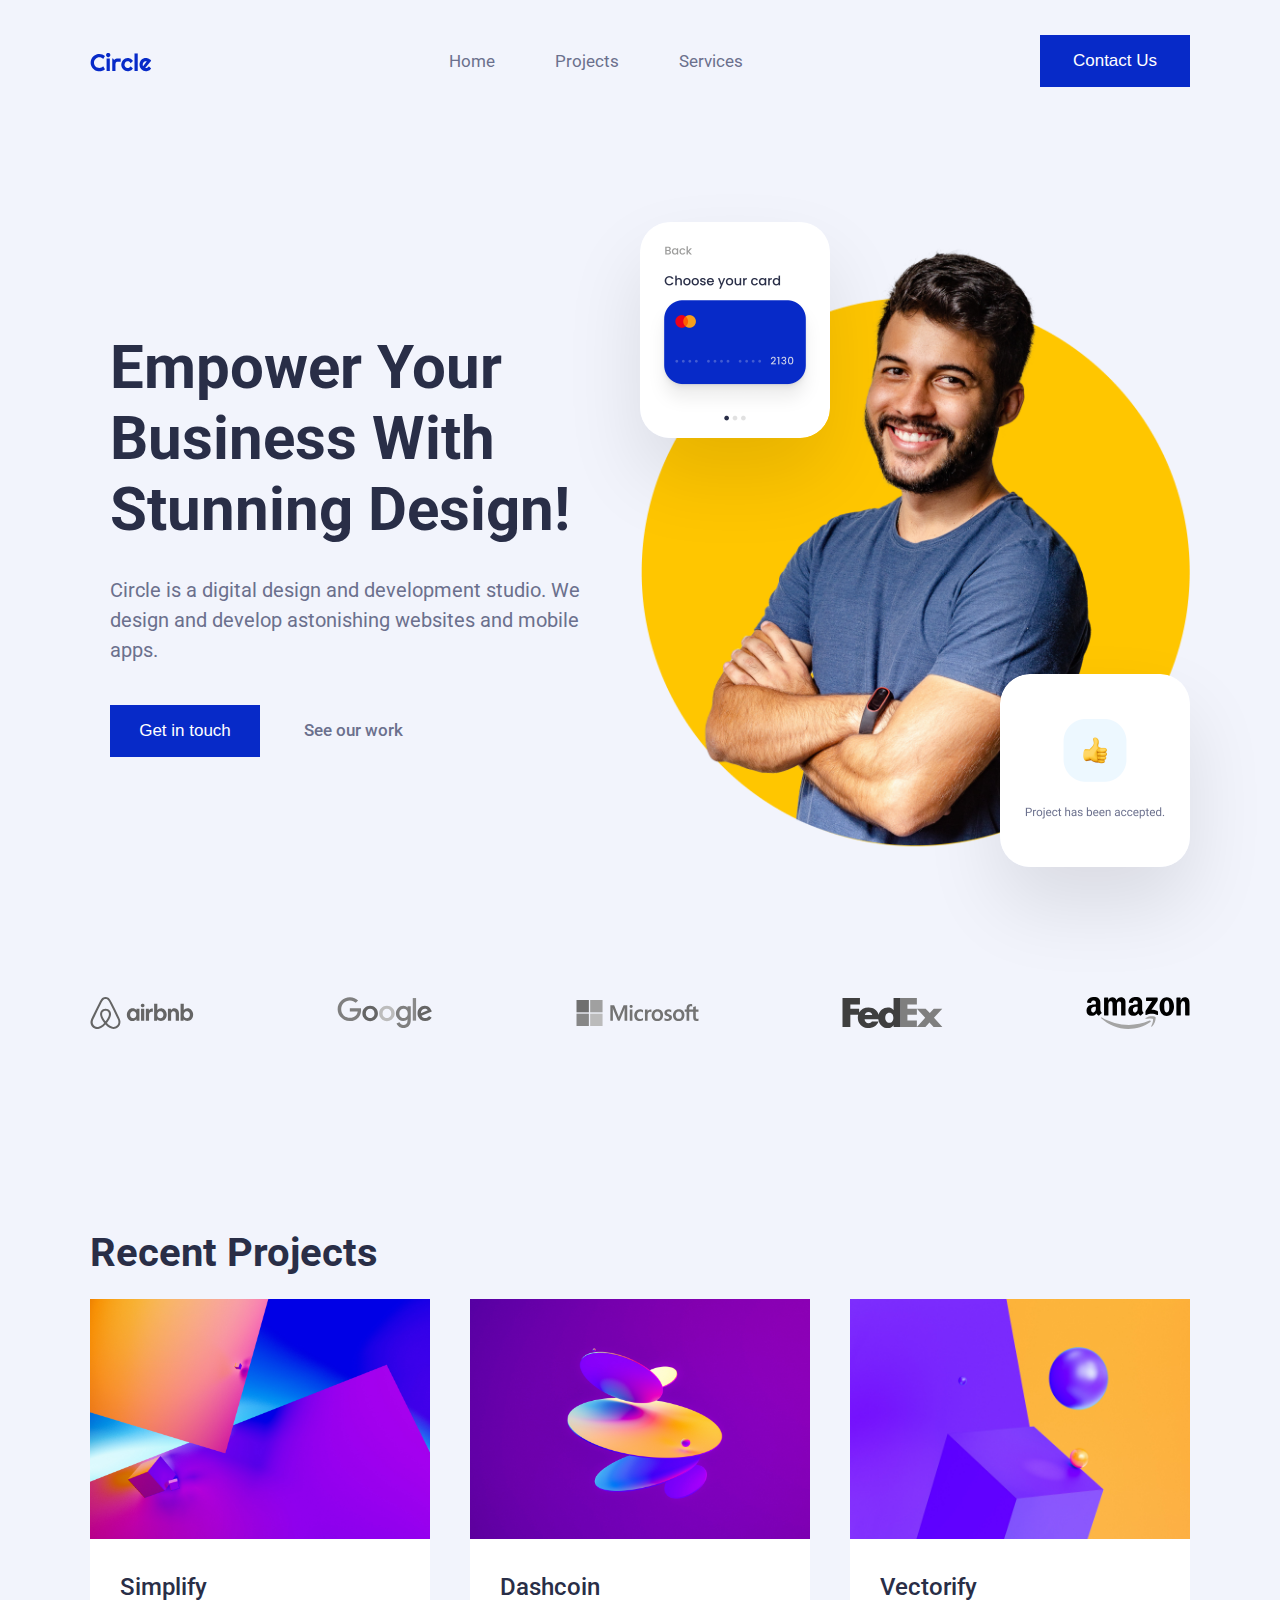
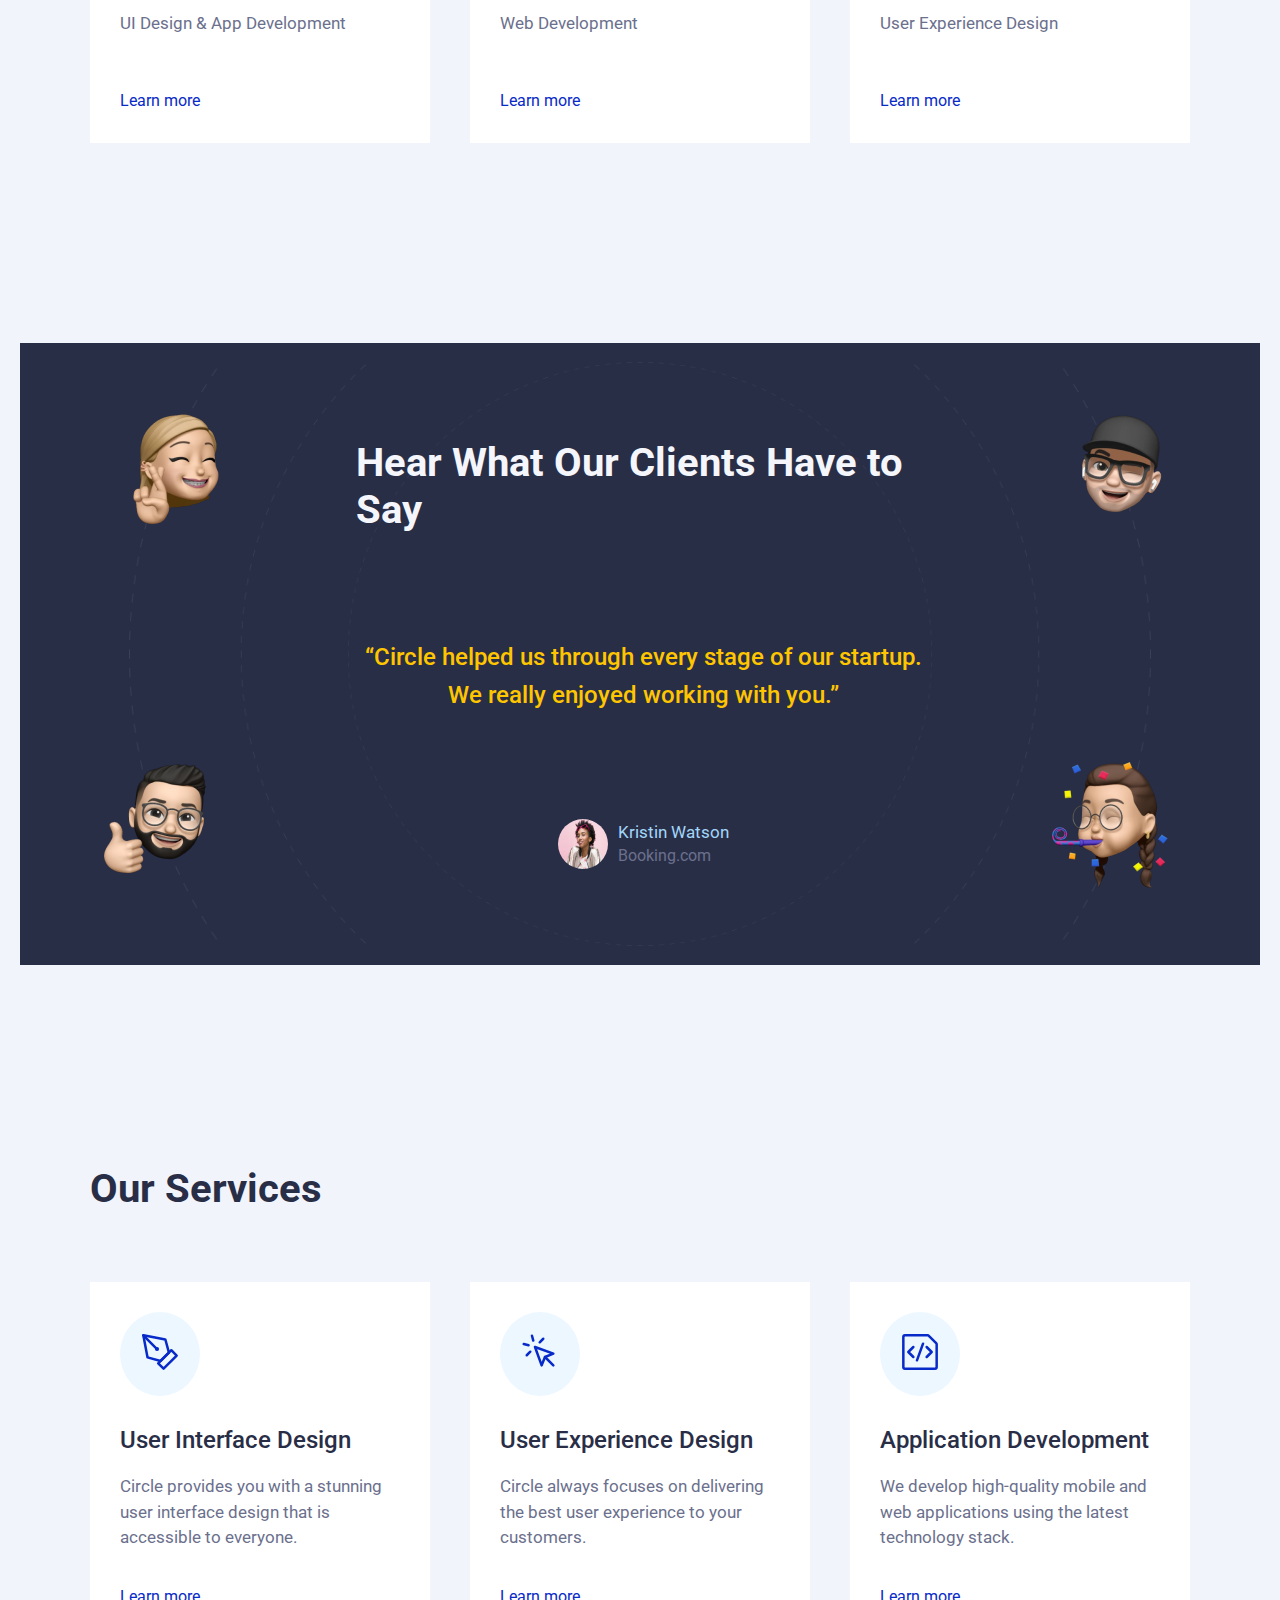
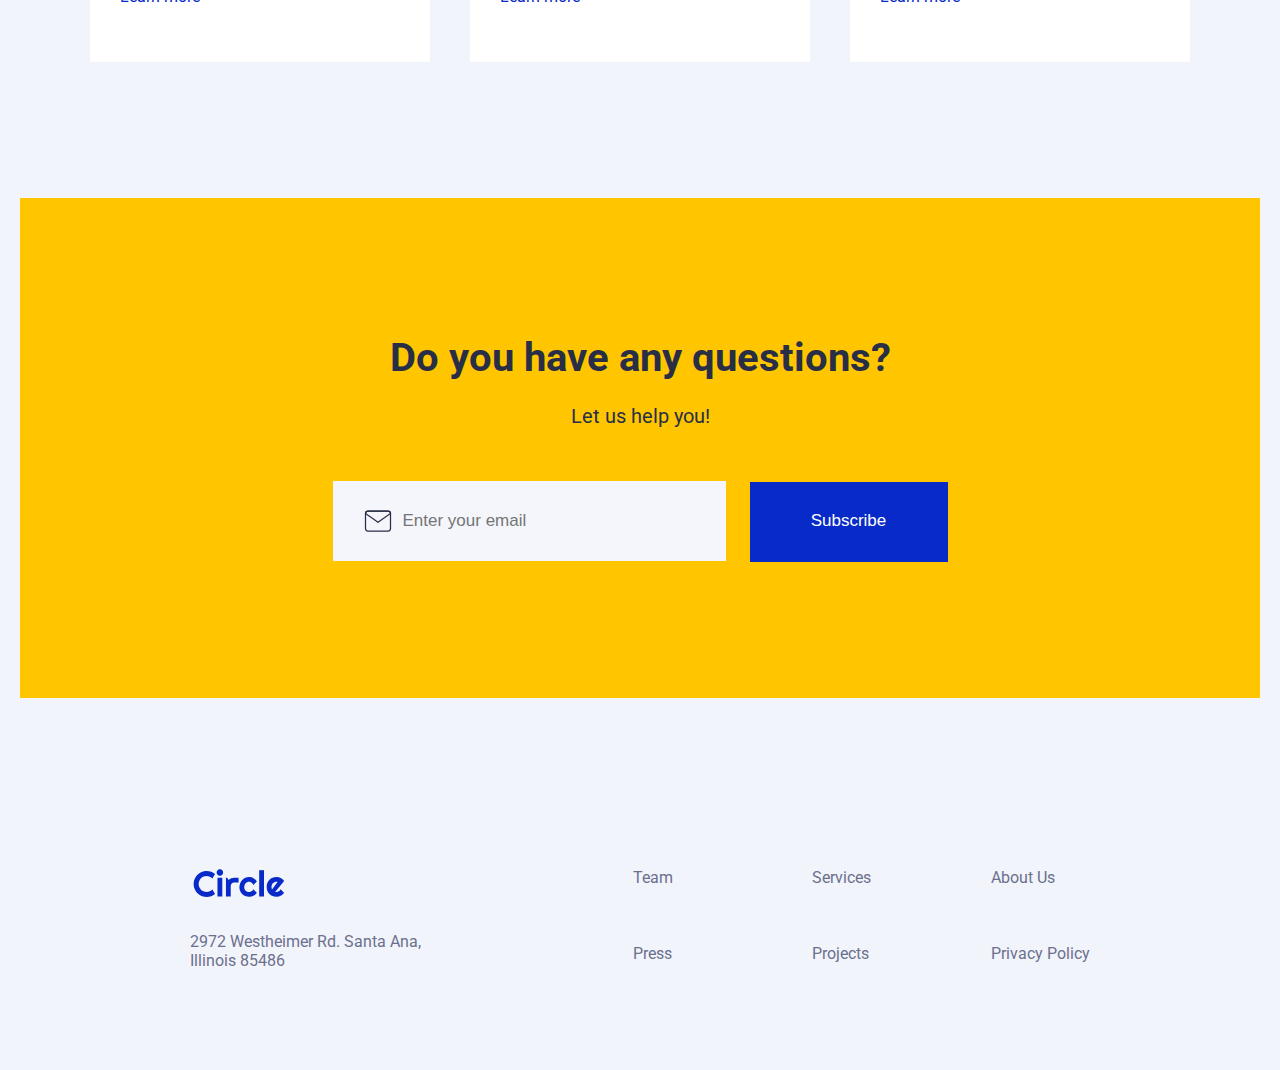
==== index.html @ 171018ca "add mobile responsive" ====
<!DOCTYPE html>
<html lang="en">
    <head>
        <meta charset="utf-8" />
        <meta name="viewport" content="width=device-width" />
        <link rel="stylesheet" href="/main.css" />
        <title>Ironhack</title>
    </head>
    <body>
        <header class="section">
            <div class="nav-bar content">
                <a href=""><img alt="circle logo" src="./img/logos/circle.svg"> </a>
                <ul>
                    <li><a href="">Home</a></li>
                    <li><a href="">Projects</a></li>
                    <li><a href="">Services</a></li>
                </ul>
                <button class="contact-us-button">Contact Us</button>
            </div>
        </header>

        <section class="section">
            <div class="content hero">
                <div class="hero-explanation">
                    <h1>Empower Your Business With Stunning Design!</h1>
                    <p>Circle is a digital design and development studio. We design and develop astonishing websites and mobile apps.</p>
                    <button class="contact-us-button">Get in touch</button>
                    <a href="" class="work-button">See our work</a>
                </div>
                <div class="hero-card">
                    <img src="./img/hero-section/card-1.png" alt="credit card image">
                    <img class="second-card" src="./img/hero-section/card-2.png" alt="card image">
                </div>
            </div>
        </section>


        <section class="section">
            <div class="content companies">
                <img src="./img/logos/airbnb-logo.svg" alt="airbnb logo" >
                <img src="./img/logos/google-logo.svg" alt="google logo" >
                <img src="./img/logos/microsoft-logo.svg" alt="microsoft logo" >
                <img src="./img/logos/fedex-logo.svg" alt="fedex logo" >
                <img src="./img/logos/amazon-logo.svg" alt="amazon logo" >
            </div>
        </section>

        <section class="section">
            <div class="content">
                <h3>Recent Projects</h3>
                <div class="projects">
                    <div class="projects-cards">
                        <img src="./img/projects-section/1.jpg" alt="Simplify project image">
                        <div class="cards-text">
                            <p class="cards-title">Simplify</p>
                            <p class="projects-paragraph">UI Design & App Development</p>
                            <a class="cards-link" href="">Learn more</a>
                        </div>
                    </div>
                    <div class="projects-cards">
                        <img src="./img/projects-section/2.jpg" alt="Dashcoin project image">
                        <div class="cards-text">
                            <p class="cards-title">Dashcoin</p>
                            <p class="projects-paragraph">Web Development</p>
                            <a class="cards-link" href="">Learn more</a>
                        </div>
                    </div>
                    <div class="projects-cards">
                        <img src="./img/projects-section/3.jpg" alt="Vectorify project image">
                        <div class="cards-text">
                            <p class="cards-title">Vectorify</p>
                            <p class="projects-paragraph">User Experience Design</p>
                            <a class="cards-link" href="">Learn more</a>
                        </div>
                    </div>
                </div>
            </div>
        </section>

        <section class="section">
            <div class="content clients">
                <div class="clients-image">
                    <img class="client-icon client-one" src="./img/testimonial-section/memoji-1.png" alt="testimonial 1" >
                    <img class="client-icon client-three" src="./img/testimonial-section/memoji-3.png" alt="testimonial 3" >
                </div>
                <div class="clients-review">
                    <h3>Hear What Our Clients Have to Say</h3>
                    <p class="review-paragraph">“Circle helped us through every stage of our startup. We really enjoyed working with you.”</p>
                    <div class="client-testimonial">
                        <img src="./img/testimonial-section/profile.png" alt="testimonial profile" >
                        <div>
                            <p class="client-name">Kristin Watson</p>
                            <p client="client-platform">Booking.com</p>
                        </div>
                    </div>
                </div>
                <div class="clients-image">
                    <img class="client-icon client-two" src="./img/testimonial-section/memoji-2.png" alt="testimonial 2" >
                    <img class="client-icon client-four" src="./img/testimonial-section/memoji-4.png" alt="testimonial 4" >
                </div>    
            </div>
        </section>

        <section class="section">
            <div class="content">
                <h3>Our Services</h3>
                <div class="services">
                    <div class="services-cards">
                        <div class="icon-background">
                            <img src="./img/services-section/icons/1.svg" alt="user interface icon">
                        </div>
                        <p class="cards-title">User Interface Design</p>
                        <p class="services-paragraph">Circle provides you with a stunning user interface design that is accessible to everyone.</p>
                        <a class="cards-link" href="">Learn more</a>
                    </div>
                    <div class="services-cards">
                        <div class="icon-background">
                            <img src="./img/services-section/icons/2.svg" alt="user experience icon">
                        </div>
                            <p class="cards-title">User Experience Design</p>
                        <p class="services-paragraph">Circle always focuses on delivering the best user experience to your customers.</p>
                        <a class="cards-link" href="">Learn more</a>
                    </div>
                    <div class="services-cards">
                        <div class="icon-background">
                            <img src="./img/services-section/icons/3.svg" alt="application icon">
                        </div>
                        <p class="cards-title">Application Development</p>
                        <p class="services-paragraph">We develop high-quality mobile and web applications using the latest technology stack.</p>
                        <a class="cards-link" href="">Learn more</a>
                    </div>
                </div>
            </div>
        </section>

        <section class="section">
            <div class="content questions-section">
                <div class="questions">
                    <h3>Do you have any questions?</h3>
                    <p>Let us help you!</p>
                    <div class="subscribe">
                        <input type="email" placeholder="Enter your email" />
                        <button class="subscribe-button">Subscribe</button>
                    </div>
                </div>
            </div>
        </section>

        <footer class="section">
            <div class="conten footer">
                <div class="circle-direction">
                    <a href=""><img alt="circle-logo" src="./img/logos/circle.svg"> </a>
                    <p>2972 Westheimer Rd. Santa Ana, Illinois 85486</p>
                </div>
                <ul>
                    <li><a href="">Team</a></li>
                    <li><a href="">Services</a></li>
                    <li><a href="">About Us</a></li>
                    <li><a href="">Press</a></li>
                    <li><a href="">Projects</a></li>
                    <li><a href="">Privacy Policy</a></li>
                </ul>
            </div>
        </footer>

    </body>
</html>
---- main.css ----
@import url('https://fonts.googleapis.com/css2?family=Roboto:ital,wght@0,100;0,300;0,400;0,500;0,700;0,900;1,100;1,300;1,400;1,500;1,700;1,900&display=swap');

* {
    margin: 0;
    padding: 0;
    box-sizing: border-box;
}

body {
    background-color: #F2F4FC;
    font-family: 'Roboto';
    color: #6B708D;
}

h1 {
    font-size: 60px;
    color: #292E47;
    font-weight: bold;
}

h3 {
    font-size: 40px;
    color: #292E47;
    font-weight: 700;
    line-height: 47px;
}

h4 {
    font-size: 24px;
    color: #1A1A1A;
    font-weight: bold;
}

.section {
    padding: 0 20px;
}

.content {
    max-width: 1100px;
    margin: 0 auto;
}

.nav-bar {
    height: 122px;
    display: flex;
    justify-content: space-between;
    align-items: center;
}

.nav-bar a {
    height: 18px;
}

.nav-bar ul {
    display: flex;
    font-size: 17px;
    list-style-type: none;

}

.nav-bar ul li {
    margin: 0 30px;
}

.nav-bar ul a {
    text-decoration: none;
    color: #6B708D; 
}

/* falta hoover en azul 072AC8 */

.contact-us-button {
    width: 150px;
    height: 52px;
    background-color: #072AC8;
    color: #FFFFFF;
    font-size: 17px;
    line-height: 130%;
    font-weight: 500;
    border: none;
}

.work-button {
    width: 100px;
    height: 22px;
    color: #6B708D;
    font-size: 17px;
    line-height: 22px;
    font-weight: 500;
    text-decoration: none;
    margin-left: 40px;
}

.hero {
    margin-top: 100px;
    display: flex;
    justify-content: space-between;
}

.hero-explanation {
    width: 50%;
    padding: 110px 20px;
}

.hero-explanation p {
    margin: 30px 0 40px 0;
    font-size: 20px;
    font-weight: 400;
    line-height: 30px;
}

.hero-card {
    width: 50%;
    background-image: url("./img/hero-section/hero-image.png");
    background-size: contain;
    background-repeat: no-repeat;
    background-position: center center;
    display: flex;
    justify-content: space-between;
    align-items: flex-start;
}

.hero-card img {
    width: 190px;
    box-shadow: 0px 38.7755px 77.551px rgba(0, 0, 0, 0.1);
    border-radius: 30px;
}

.second-card {
    align-self: flex-end;
}

.companies {
    display: flex;
    justify-content: space-between;
    margin-top: 130px;
    margin-bottom: 200px;
}

.companies img {
    -webkit-filter: grayscale(100%);
    filter: grayscale(100%);
}

.projects {
    display: flex;
    justify-content: space-between;
}

.projects-cards {
    background-color: #FFFFFF;
    height: 444px;
    width: 340px;
    margin-top: 23px;
}

.projects-cards img {
    width: 340px;
    height: 240px;
}

.cards-text {
    padding-left: 30px;
}

.cards-title {
    font-weight: 500;
    font-size: 24px;
    line-height: 28px;
    color: #292E47;
    margin-top: 30px;
}

.projects-paragraph {
    font-weight: 400;
    font-size: 17px;
    line-height: 150%;
    color: #6B708D;
    margin: 10px 0 54px 0;
}

.cards-link {
    text-decoration: none;
    color: #072AC8;
}

.clients {
    background-image: url(./img/testimonial-section/orbit.png);
    background-color: #292E47;
    margin-top: 200px;
    margin-bottom: 200px;
    max-width: 1320px;
    height: 622px;
    background-size: contain;
    background-repeat: no-repeat;
    background-position: center center;
    display: flex;
    justify-content: space-between;
}

.clients-review {
    margin: 120px 110px;
    display: flex;
    justify-content: center;
    align-items: center;
    flex-direction: column;
}

.clients-review h3 {
    color: #F4F6FC;
}

.review-paragraph {
    font-weight: 500;
    font-size: 24px;
    line-height: 160%;
    text-align: center;
    color: #FFC600;
    margin-top: 105px;
    margin-bottom: 105px;
    width: 575px;
}

.client-testimonial {
    display: flex;
    justify-content: center;
    
}

.client-testimonial div {
    display: flex;
    justify-content: center;
    flex-direction: column;
    margin-left: 5px;
    
}

.client-testimonial img {
    width: 50px;
    height: 50px;
    margin-right: 5px;
    border-radius: 50%;
}

.client-name {
    font-weight: 400;
    font-size: 17px;
    line-height: 100%;
    color: #A2D6F9;
    margin-bottom: 5px;

}
.client-platform {
    font-weight: 400;
    font-size: 13px;
    line-height: 15px;
    color: #F4F6FC;
}

.clients-image {
    display: flex;
    justify-content: space-between;
    align-items: flex-start;
    flex-direction: column;
}

.client-icon {
    width: 150px;
    height: 150px;
}

.client-one {
    margin: 51px 0px 0px 76px;
}

.client-two {
    margin: 51px 91px 0px 0px;
}

.client-three {
    margin: 0px 0px 73px 63px;
}

.client-four {
    margin: 0px 72px 73px 0px;
}


.services {
    display: flex;
    justify-content: space-between; 
    margin-bottom: 64px;
}

.services-cards{
    background-color: #FFFFFF;
    height: 380px;
    width: 340px;
    margin-top: 70px;
    padding: 30px;
    display: flex;
    flex-direction: column;
    align-items: flex-start;
}

.icon-background {
    background-color: #ECF7FF;
    border-radius: 50%;
    padding: 20px;
}


.services-cards img {
    width: 40px;
    height: 40px;
}

.services-paragraph {
    font-weight: 400;
    font-size: 17px;
    line-height: 150%;
    color: #6B708D;
    margin: 20px 0 36px 0;
}

.questions-section {
    margin-top: 136px;
    margin-bottom: 170px;
    background-color: #FFC600;
    max-width: 1320px;
}

.questions {
    height: 500px;
    display: flex;
    justify-content: center;
    align-items: center;
    flex-direction: column;
}

.questions p {
    font-weight: 400;
    font-size: 20px;
    line-height: 150%;
    color: #292E47;
    margin-top: 20px;
    margin-bottom: 50px;
}

.subscribe input {
    width: 393px;
    height: 80px;
    font-weight: 400;
    font-size: 17px;
    line-height: 150%;
    color: #292E47;
    border: none;
    background-image: url(./img/newsletter/icon/mail.svg);
    background-repeat: no-repeat;
    background-color: #F4F6FC;
    background-position: 30px;
    padding-left: 70px;
}

.subscribe-button {
    background-color: #072AC8;
    width: 198px;
    height: 80px;
    margin-left: 20px;
    color: #FFFFFF;
    font-size: 17px;
    line-height: 130%;
    font-weight: 500;
    border: none;
}

.footer {
    display: flex;
    justify-content: space-between;
    margin: 30px 170px 100px 170px; 
}

.circle-direction {
    display: flex;
    justify-content: flex-start;
    flex-direction: column;
}

.circle-direction img {
    width: 98.38px;
    height: 30px;
    margin-bottom: 30px;
}

.circle-direction p {
    width: 250px;
}

.footer ul {
    display: grid;
    grid-template-columns: 2fr 2fr 2fr;
    grid-column-gap: 80px;
    grid-row-gap: 50px;

}

.footer ul li {
    list-style: none;
}

.footer ul a {
    text-decoration: none;
    color: #6B708D;
}


@media (max-width: 1025px) {
    h1 {
        font-size: 40px;
    }

    h3 {
        font-size: 35px;
    }

    .hero {
        margin-top: 40px;
    }

    .hero-explanation {
        padding: 50px 10px;
    }

    .hero-explanation p {
        font-size: 18px;
    }
    
    .hero-card img {
        width: 120px;
    }

    .companies {
        justify-content: space-around;
        margin-top: 100px;
        margin-bottom: 160px;
    }

    .projects {
        justify-content: space-around;
    }
     
    .projects-cards {
        width: 220px;
        height: 380px;
        margin-top: 20px;
    }
    
    .projects-cards img {
        width: 220px;
        height: 180px;
    }
 
    .projects-paragraph {
        font-size: 12px;
        margin: 10px 0 30px 0;
    }

    .clients {
        max-width: 1020px;
        margin-top: 140px;
        margin-bottom: 140px;
    }

    .clients-review {
        margin: 20px 15px;
    }

    .clients-review h3 {
        font-size: 34px;
        text-align: center;
    }
    
    .review-paragraph {
        font-size: 18px;
        width: 400px;
        margin-top: 85px;
        margin-bottom: 85px;
    }
    
    .client-icon {
        width: 100px;
        height: 100px;
    }
    
    .client-one {
        margin: 21px 0px 0px 46px;
    }
    
    .client-two {
        margin: 21px 61px 0px 0px;
    }
    
    .client-three {
        margin: 0px 0px 43px 33px;
    }
    
    .client-four {
        margin: 0px 42px 43px 0px;
    }

    .services {
        justify-content: space-around; 
        margin-bottom: 50px;
    }
    
    .services-cards{
        width: 220px;
        padding: 20px;
        margin-top: 20px;
    }
    
    .icon-background {
        padding: 15px;
    }
    
    .services-cards img {
        width: 30px;
        height: 30px;
    }
    
    .cards-title {
        font-size: 22px;
    }

    .projects-paragraph {
        font-size: 12px;
    }

    .services-paragraph {
        font-size: 16px;
    }

    .footer {
        margin: 30px 60px 100px 60px; 
    }

    .circle-direction img {
        width: 80px;
        height: 25px;
        margin-bottom: 10px;
    }

    .circle-direction p {
        width: 170px;
    }

    .footer ul {
        grid-column-gap: 30px;
        grid-row-gap: 50px;
    }
        
    .questions-section {
        margin-top: 106px;
        margin-bottom: 140px;
        max-width: 1025px;
    }

    .questions p {
        font-size: 18px;
    }

    .subscribe input {
        width: 353px;
        height: 60px;
        font-size: 16px;
    }

    .subscribe-button {
        width: 158px;
        height: 60px;
    }

}

@media (max-width: 769px) {
    
    h1 {
        font-size: 40px;
        text-align: center;
    }

    h3 {
        font-size: 32px;
        text-align: center;
    }
    
    .nav-bar {
        height: 80px;
    }

    .nav-bar .contact-us-button {
        display: none;
    }

    .nav-bar img {
        width: 70px;
    }

    .nav-bar ul {
        display: none;
    }

    .hero {
        margin-top: 0px;
        display: flex;
        justify-content: center;
        align-items: center;
        flex-direction: column;
    }

    .hero-explanation {
        padding: 20px 10px;
        width: 100%;
        justify-content: center;
        align-items: center;
    }

    .hero-explanation p {
        font-size: 18x;
        text-align: center;
    }
    
    /* los botones no se ven bien para 700 */

    .hero-card img {
        width: 100px;
    }

    .companies {
        justify-content: space-around;
        align-items: center;
        flex-direction: column;
        margin-top: 80px;
        margin-bottom: 80px;

    }

    .companies img {
       padding-bottom: 60px;
       width: 150px;
    }
    
    .projects {
        justify-content: center;
        align-items: center;
        flex-direction: column;
    }

    .projects-cards {
        width: 320px;
        height: 420px;
        margin-top: 20px;
    }
    
    .projects-cards img {
        width: 320px;
        height: 240px;
    }
 
    .projects-paragraph {
        font-size: 20px;
        margin: 10px 0 30px 0;
    }

    .cards-title {
        font-size: 24px;
    }

    .clients {
        max-width: 769px;
        margin-top: 100px;
        margin-bottom: 100px;
    }

    .clients-review {
        width: 150px;
    }

    .clients-review h3 {
        font-size: 28px;
    }

    .review-paragraph {
        font-size: 18px;
        margin-top: 50px;
        margin-bottom: 50px;
    }

    .client-icon {
        width: 100px;
        height: 100px;
    }
    
    .client-one {
        margin: 11px 0px 0px 36px;
    }
    
    .client-two {
        margin: 11px 51px 0px 0px;
    }
    
    .client-three {
        margin: 0px 0px 33px 23px;
    }
    
    .client-four {
        margin: 0px 32px 33px 0px;
    }

    .client-name {
        margin-bottom:2px;
    }

    .services {
        justify-content: center;
        align-items: center;
        flex-direction: column;
    }

    .services-cards{
        width: 320px;
        padding: 20px;
        margin-top: 20px;
        height: 350px;
    }

    .icon-background {
        padding: 20px;
    }
    
    .services-cards img {
        width: 40px;
        height: 40px;
    }
    
    .questions-section {
        margin-top: 80px;
        margin-bottom: 80px;
        max-width: 769px;
        height: 450px;
    }

    .questions p {
        font-size: 22px;
    }

    .subscribe input {
        width: 250px;
        height: 40px;
        font-size: 14px;
        background-position: 15px;
        padding-left: 50px;
    }

    .subscribe-button {
        width: 128px;
        height: 40px;
    }

    .footer {
        margin: 10px 20px 100px 20px; 
    }

    .circle-direction p {
        width: 120px;
        font-size: 14px;
    }

    .circle-direction img {
        width: 60px;
    }

    .footer ul {
        display: grid;
        grid-template-columns: 3fr 3fr;
        grid-column-gap: 0px;
        grid-row-gap: 10px;
    
    }
}


@media (max-width: 480px) {
    .contact-us-button {
        width: 120px;
        font-size: 16px;
    }

    .work-button {
        font-size: 16px;
        margin-left: 25px;
    }

    .companies img {
        width: 120px;
        padding-bottom: 40px;
    }

    .projects-cards {
        width: 260px;
        height: 360px;
    }
    
    .projects-cards img {
        width: 260px;
        height: 180px;
    }

    .projects-paragraph {
        font-size: 16px;
    }

    .clients {
        max-width: 480px;
        margin-top: 100px;
        margin-bottom: 100px;
        height: 500px;
    }

    .clients-review {
        width: 250px;
    }

    .clients-review h3 {
        font-size: 28px;
    }

    .review-paragraph {
        font-size: 18px;
        margin-top: 40px;
        margin-bottom: 40px;
    }

    .clients-image {
        display: none;
    }

    .review-paragraph {
        width: 260px;
    }

    .services-cards {
        width: 260px;
        height: 400px;
    }

    .icon-background {
        padding: 15px;
    }
    
    .services-cards img {
        width: 30px;
        height: 30px;
    }

    .questions-section {
        max-width: 480px;
        margin-bottom: 50px;
    }

    .subscribe {
        display: flex;
        justify-content: center;
        align-items: center;
        flex-direction: column;
    }

    .subscribe input {
        background-position: 10px;
        padding-left: 45px;
    }

    .subscribe-button {
        margin-top: 20px;
        width: 128px;
        height: 40px;
        margin-left: 0px;
    }

    .footer {
        display: flex;
        justify-content: center;
        align-items: center;
        flex-direction: column;
    }

    .circle-direction {
        display: flex;
        justify-content: center;
        align-items: center;
        margin-bottom: 30px;
    }

    .circle-direction p {
        width: 200px;
        font-size: 14px;
        text-align: center;
        margin-bottom: 20px;
    }

    .circle-direction img {
        width: 100px;
        margin-bottom: 20px;
    }

}
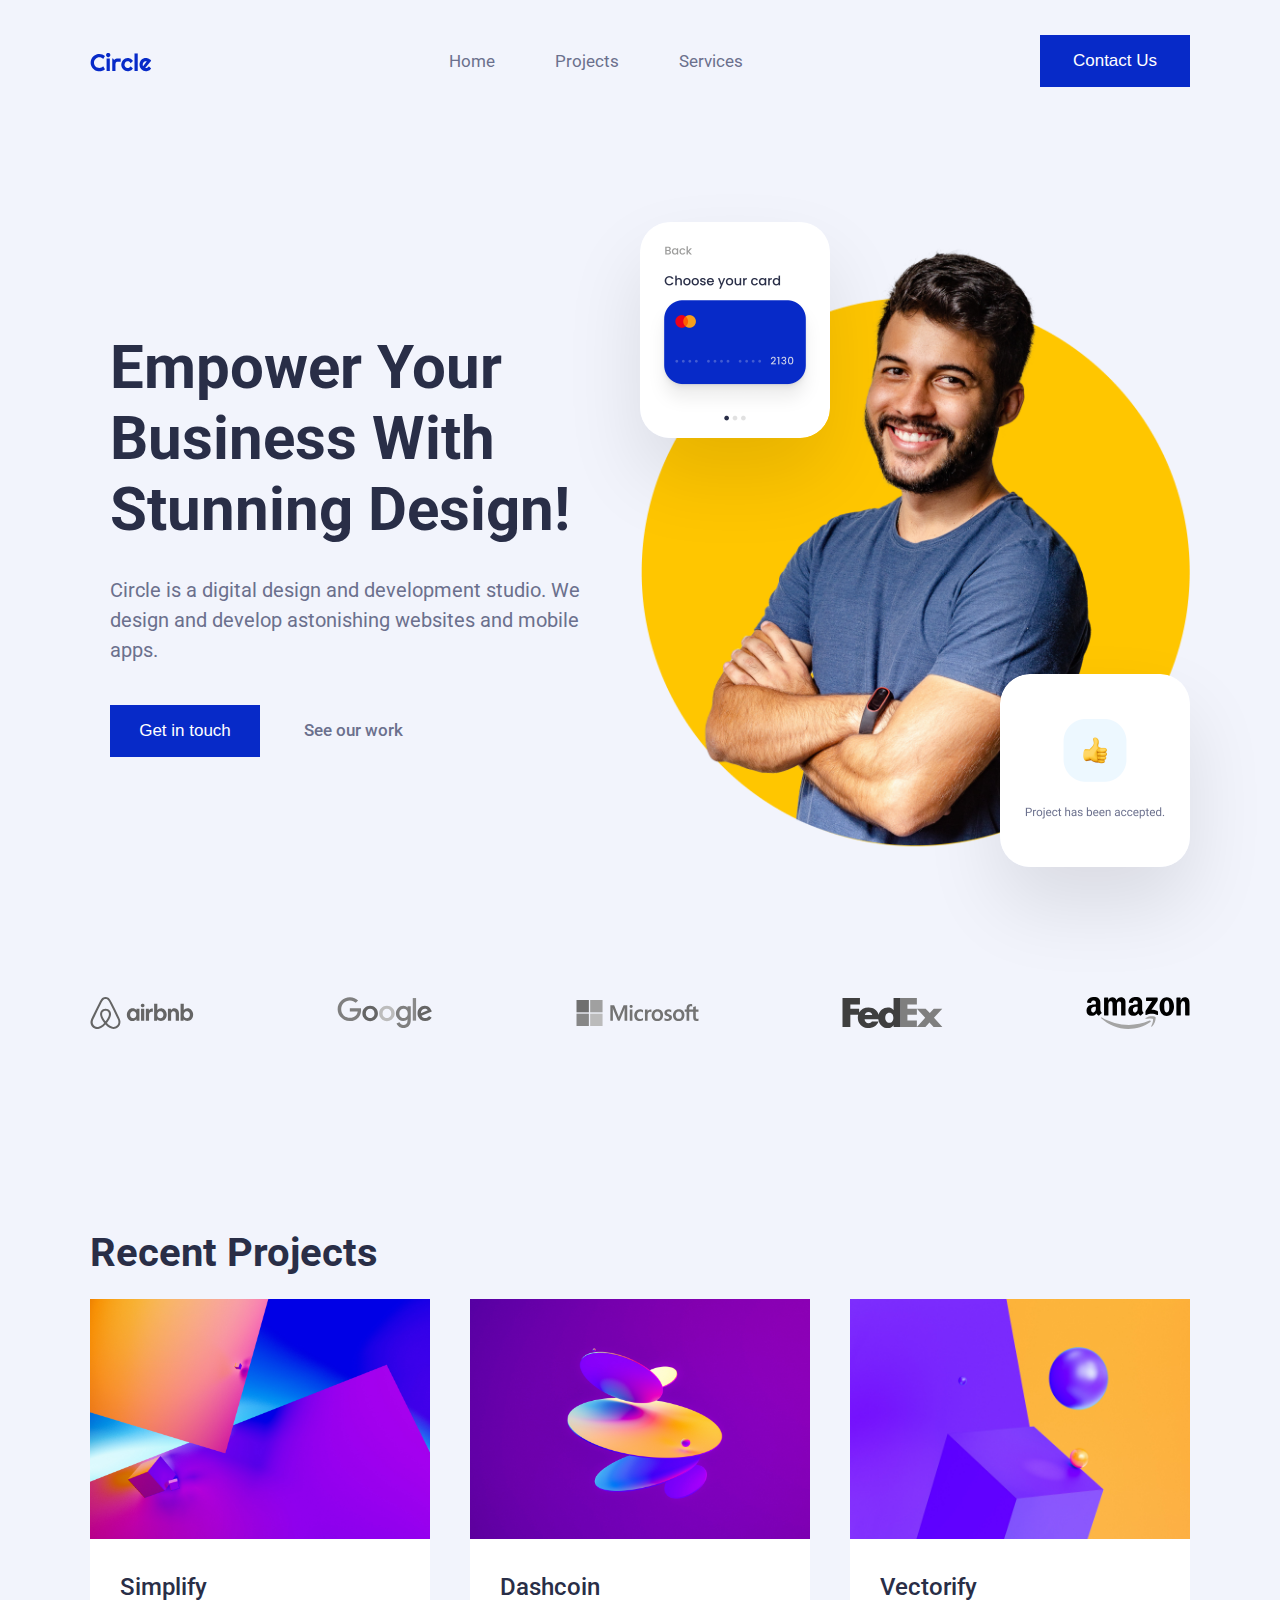
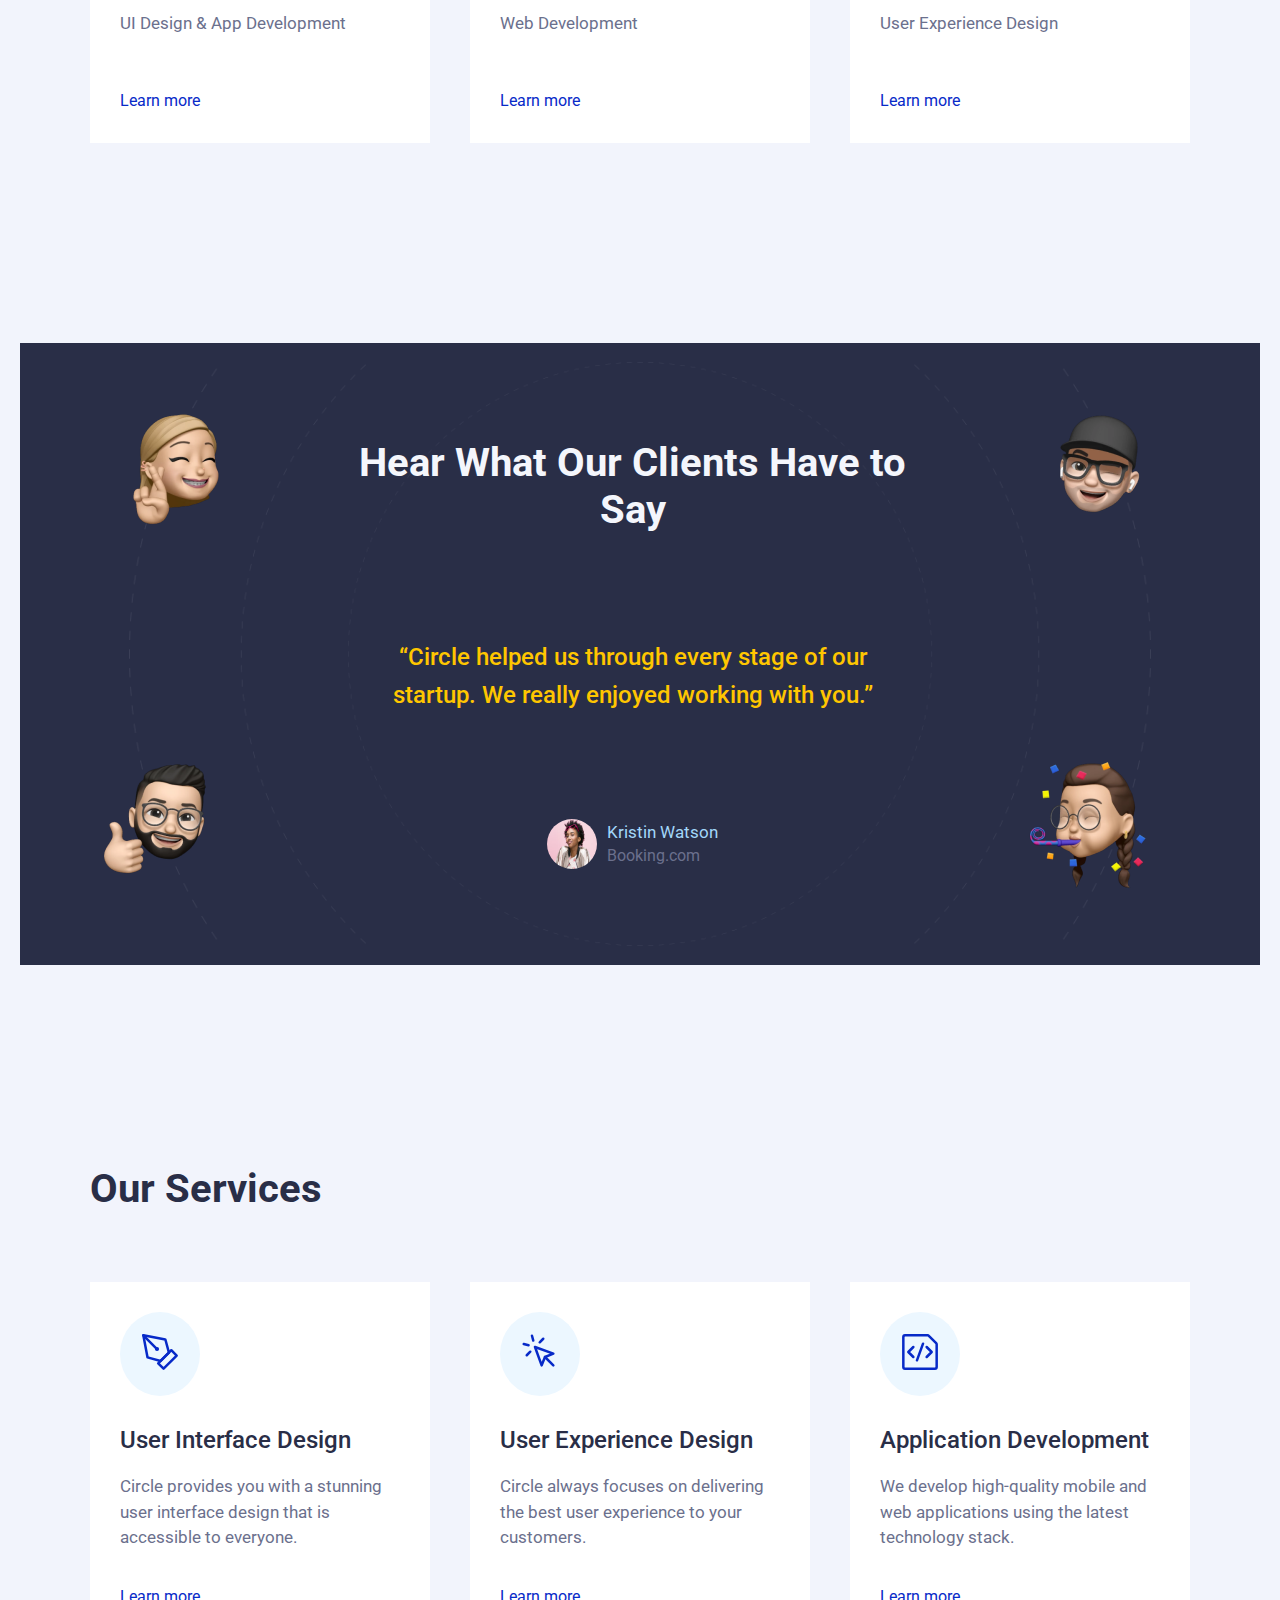
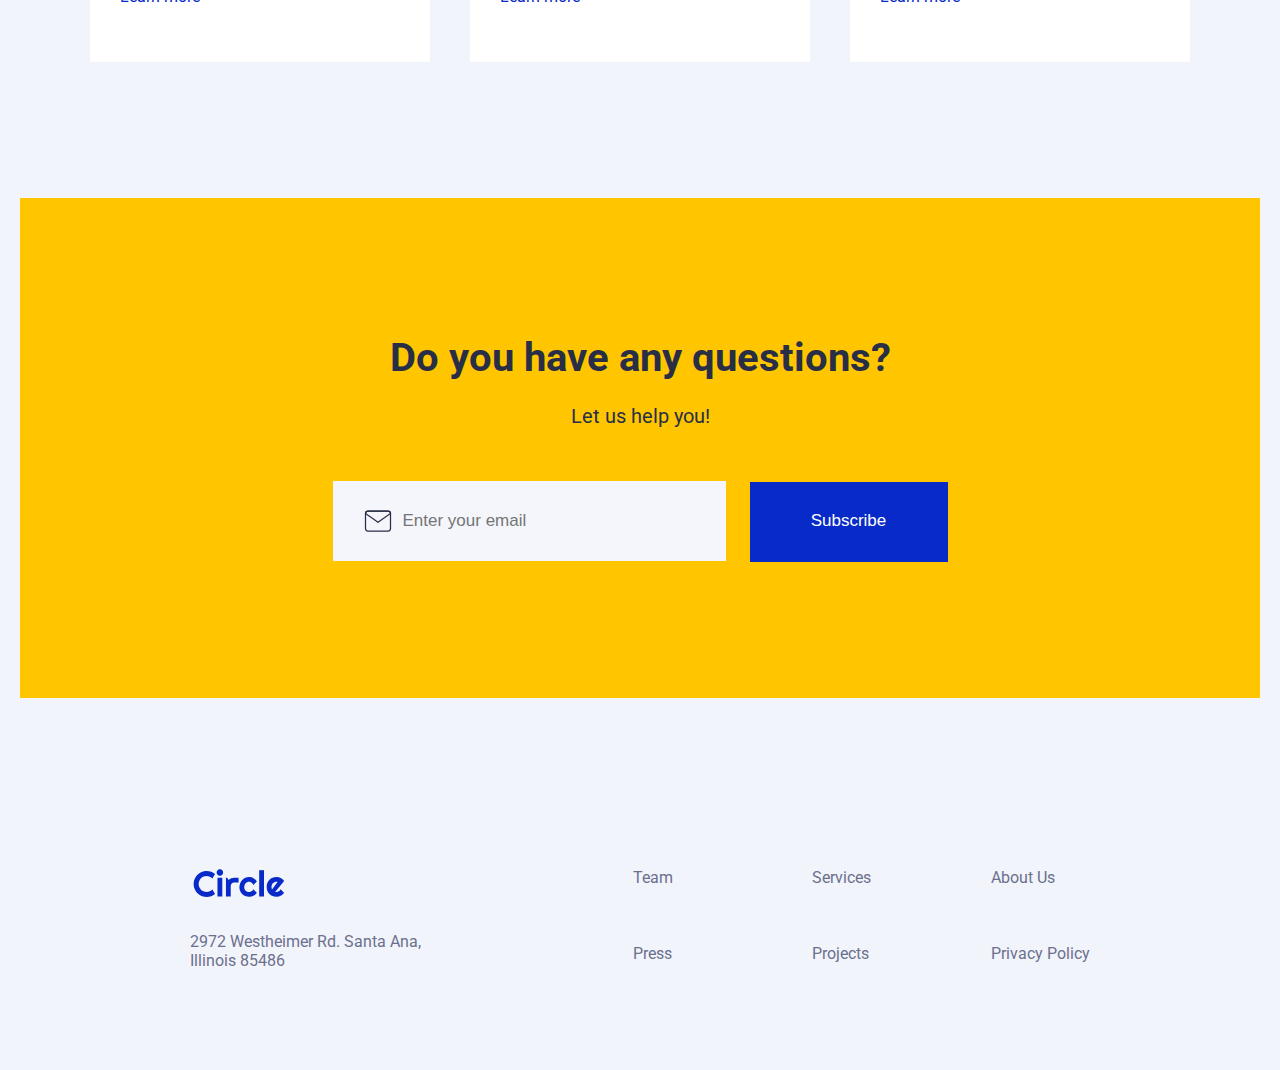
==== commit e9e204f5: "nav bar" ====
--- a/index.html
+++ b/index.html
@@ -4,18 +4,22 @@
         <meta charset="utf-8" />
         <meta name="viewport" content="width=device-width" />
         <link rel="stylesheet" href="/main.css" />
-        <title>Ironhack</title>
+        <title>Circle</title>
     </head>
     <body>
         <header class="section">
             <div class="nav-bar content">
-                <a href=""><img alt="circle logo" src="./img/logos/circle.svg"> </a>
-                <ul>
-                    <li><a href="">Home</a></li>
-                    <li><a href="">Projects</a></li>
-                    <li><a href="">Services</a></li>
-                </ul>
-                <button class="contact-us-button">Contact Us</button>
+                <a href="/index.html"><img alt="circle logo" src="/img/logos/circle.svg"> </a>
+                <button class="button-open" id="open"><img src="/img/Hamburger_icon.svg.png"></button>
+                <div class="nav" id="nav">
+                    <button class="button-close" id="close"><img src="/img/menu-icon-white-png-5.jpg"></button>
+                    <ul>
+                        <li><a href="/index.html">Home</a></li>
+                        <li><a href="">Projects</a></li>
+                        <li><a href="">Services</a></li>
+                    </ul>
+                </div>
+                <button class="contact-us-button"><a href="/contact-us-page/contact.html">Contact Us</a></button>
             </div>
         </header>
 
@@ -24,8 +28,10 @@
                 <div class="hero-explanation">
                     <h1>Empower Your Business With Stunning Design!</h1>
                     <p>Circle is a digital design and development studio. We design and develop astonishing websites and mobile apps.</p>
-                    <button class="contact-us-button">Get in touch</button>
-                    <a href="" class="work-button">See our work</a>
+                    <div class="hero-buttons">
+                        <button class="contact-us-button">Get in touch</button>
+                        <a href="" class="work-button">See our work</a>
+                    </div>
                 </div>
                 <div class="hero-card">
                     <img src="./img/hero-section/card-1.png" alt="credit card image">
@@ -54,7 +60,7 @@
                         <div class="cards-text">
                             <p class="cards-title">Simplify</p>
                             <p class="projects-paragraph">UI Design & App Development</p>
-                            <a class="cards-link" href="">Learn more</a>
+                            <a class="cards-link" href="./projects-page/project1/project1.html">Learn more</a>
                         </div>
                     </div>
                     <div class="projects-cards">
@@ -62,7 +68,7 @@
                         <div class="cards-text">
                             <p class="cards-title">Dashcoin</p>
                             <p class="projects-paragraph">Web Development</p>
-                            <a class="cards-link" href="">Learn more</a>
+                            <a class="cards-link" href="./projects-page/project2/project2.html">Learn more</a>
                         </div>
                     </div>
                     <div class="projects-cards">
@@ -70,7 +76,7 @@
                         <div class="cards-text">
                             <p class="cards-title">Vectorify</p>
                             <p class="projects-paragraph">User Experience Design</p>
-                            <a class="cards-link" href="">Learn more</a>
+                            <a class="cards-link" href="./projects-page/project3/project3.html">Learn more</a>
                         </div>
                     </div>
                 </div>
@@ -149,7 +155,7 @@
         <footer class="section">
             <div class="conten footer">
                 <div class="circle-direction">
-                    <a href=""><img alt="circle-logo" src="./img/logos/circle.svg"> </a>
+                    <a href="./index.html"><img alt="circle-logo" src="./img/logos/circle.svg"> </a>
                     <p>2972 Westheimer Rd. Santa Ana, Illinois 85486</p>
                 </div>
                 <ul>
@@ -163,5 +169,6 @@
             </div>
         </footer>
 
+        <script src="/main.js"></script>
     </body>
 </html>
--- a/main.css
+++ b/main.css
@@ -55,7 +55,6 @@
     display: flex;
     font-size: 17px;
     list-style-type: none;
-
 }
 
 .nav-bar ul li {
@@ -65,6 +64,11 @@
 .nav-bar ul a {
     text-decoration: none;
     color: #6B708D; 
+}
+
+.button-open,
+.button-close {
+    display: none;
 }
 
 /* falta hoover en azul 072AC8 */
@@ -78,6 +82,11 @@
     line-height: 130%;
     font-weight: 500;
     border: none;
+}
+
+.contact-us-button a {
+    text-decoration: none;
+    color: #FFFFFF;
 }
 
 .work-button {
@@ -208,6 +217,7 @@
 
 .clients-review h3 {
     color: #F4F6FC;
+    text-align: center;
 }
 
 .review-paragraph {
@@ -218,7 +228,7 @@
     color: #FFC600;
     margin-top: 105px;
     margin-bottom: 105px;
-    width: 575px;
+    max-width: 575px;
 }
 
 .client-testimonial {
@@ -606,8 +616,54 @@
         width: 70px;
     }
 
-    .nav-bar ul {
-        display: none;
+/* estilo nav bar para max 769 */
+    .nav {
+        opacity: 0;
+        visibility: hidden;
+        display: flex;
+        flex-direction: column;
+        position: absolute;
+        align-items: end;
+        gap: 1rem;
+        top: 0;
+        right: 0;
+        bottom: 0;
+        background-color: #292E47;
+        padding: 2rem;
+        box-shadow: 0 0 0 100vmax rgb(0, 0, 0, .5);
+    }
+
+    .button-open,
+    .button-close {
+        display: block;
+        border: 0;
+        background-color: transparent;
+        cursor: pointer
+    }
+
+    .button-open img,
+    .button-close img {
+       width: 30px;
+    }
+
+    .visible-nav {
+        opacity: 1;
+        visibility: visible;
+    }
+
+    .nav ul {
+        flex-direction: column;
+        align-items: end;
+    }
+
+    .nav ul li {
+        margin: 0;
+        padding-top: 10px;
+    }
+
+    .nav ul a {
+        color: #FFFFFF;
+
     }
 
     .hero {
@@ -619,21 +675,28 @@
     }
 
     .hero-explanation {
-        padding: 20px 10px;
+        padding: 20px 0px;
         width: 100%;
-        justify-content: center;
-        align-items: center;
     }
 
     .hero-explanation p {
         font-size: 18x;
         text-align: center;
     }
-    
-    /* los botones no se ven bien para 700 */
+
+    .hero-buttons {
+        display: flex;
+        justify-content: center;
+        align-items: center;
+    }
+
+    .hero-card {
+        padding: 50px 0;
+        width: 100%;
+    }
 
     .hero-card img {
-        width: 100px;
+        width: 150px;
     }
 
     .companies {
@@ -642,7 +705,6 @@
         flex-direction: column;
         margin-top: 80px;
         margin-bottom: 80px;
-
     }
 
     .companies img {
@@ -785,7 +847,6 @@
         grid-template-columns: 3fr 3fr;
         grid-column-gap: 0px;
         grid-row-gap: 10px;
-    
     }
 }
 
@@ -794,6 +855,14 @@
     .contact-us-button {
         width: 120px;
         font-size: 16px;
+    }
+
+    h1 {
+        font-size: 30px;
+    }
+
+    .hero-card img {
+        width: 100px;
     }
 
     .work-button {
@@ -825,6 +894,8 @@
         margin-top: 100px;
         margin-bottom: 100px;
         height: 500px;
+        display: flex;
+        justify-content: center;
     }
 
     .clients-review {
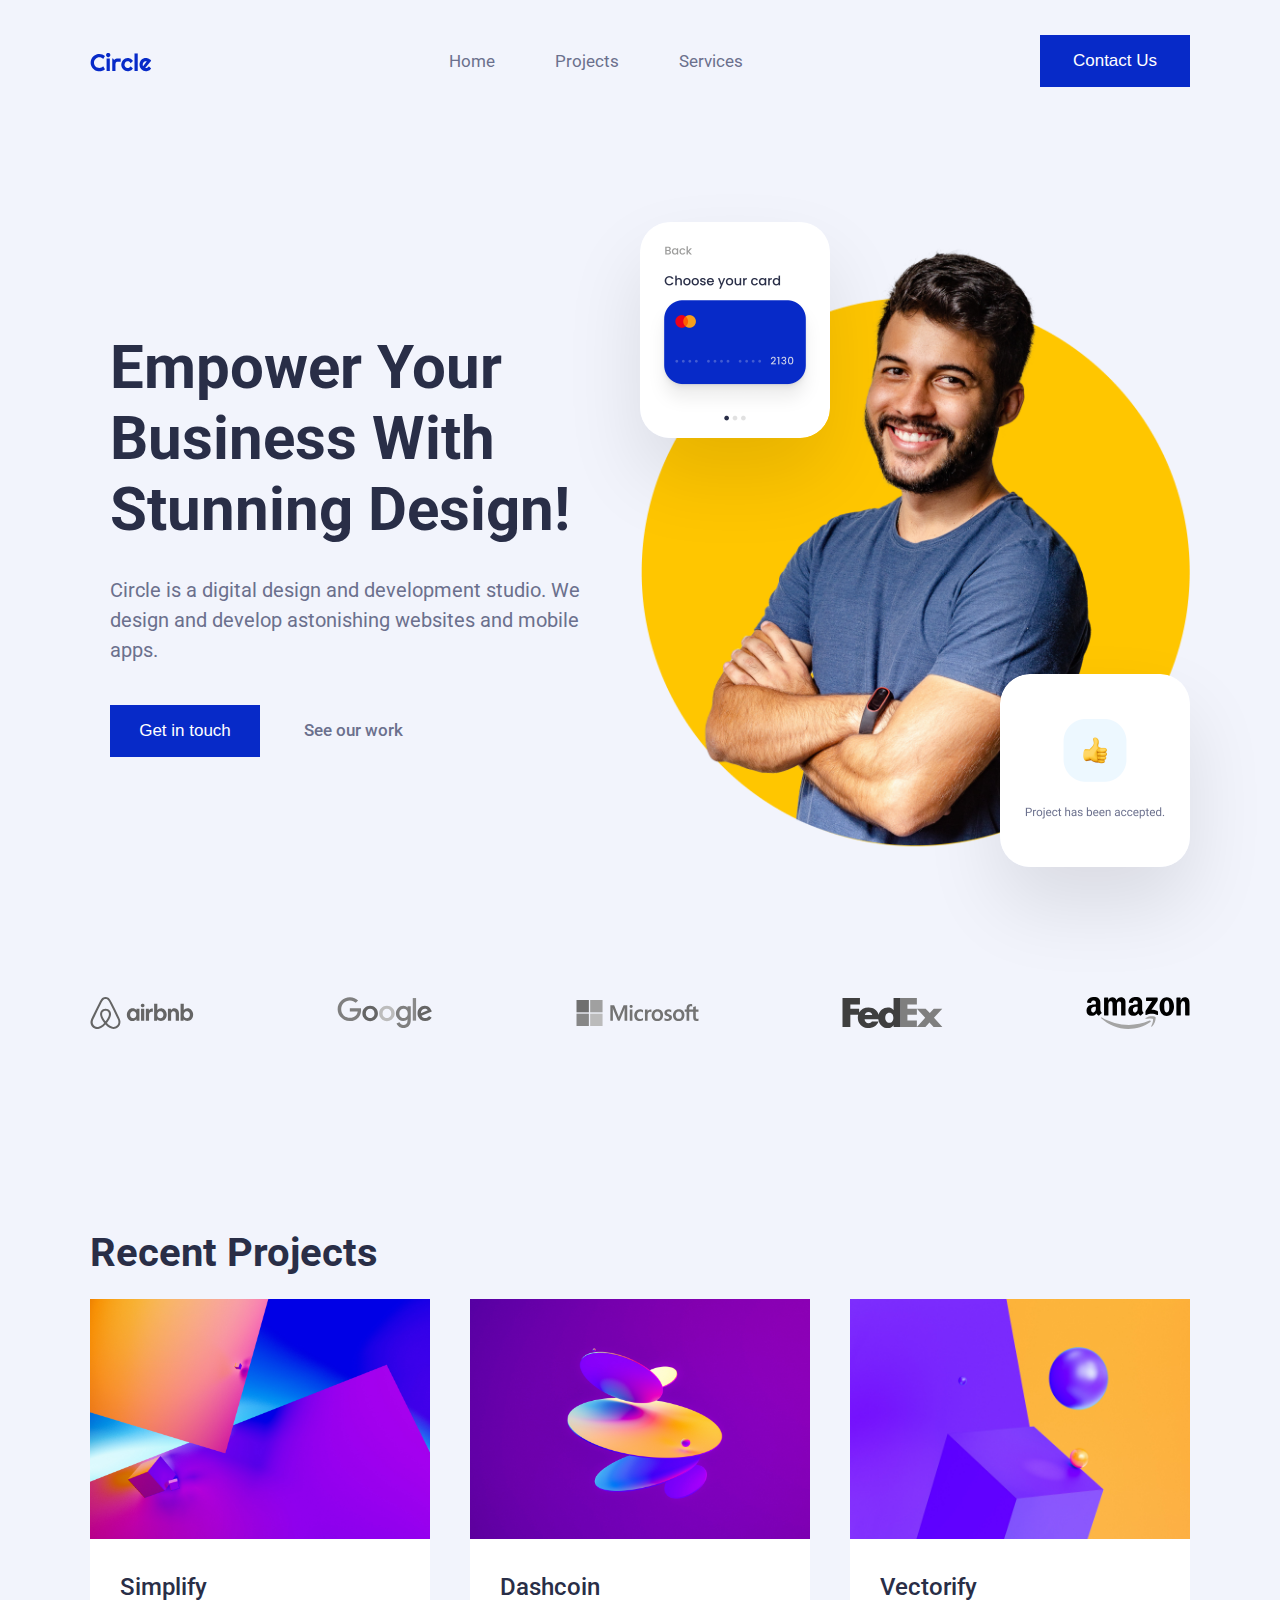
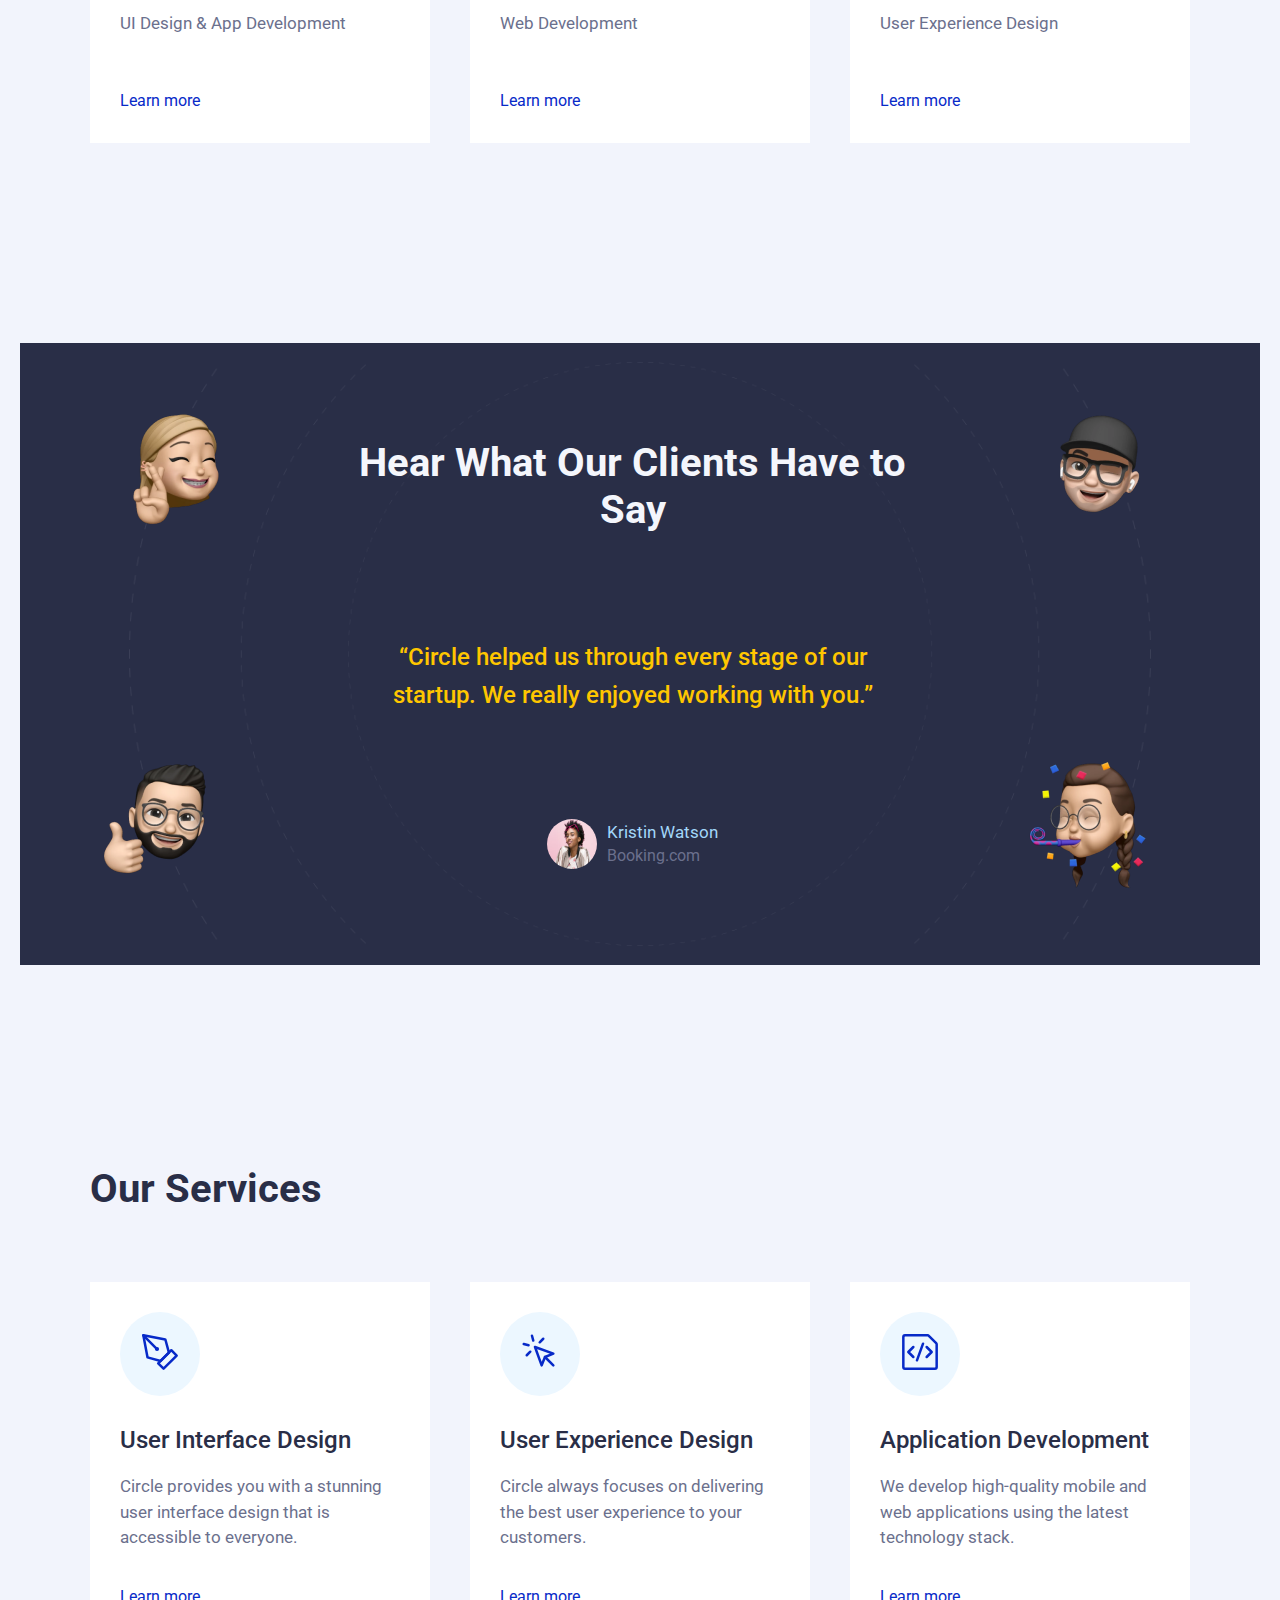
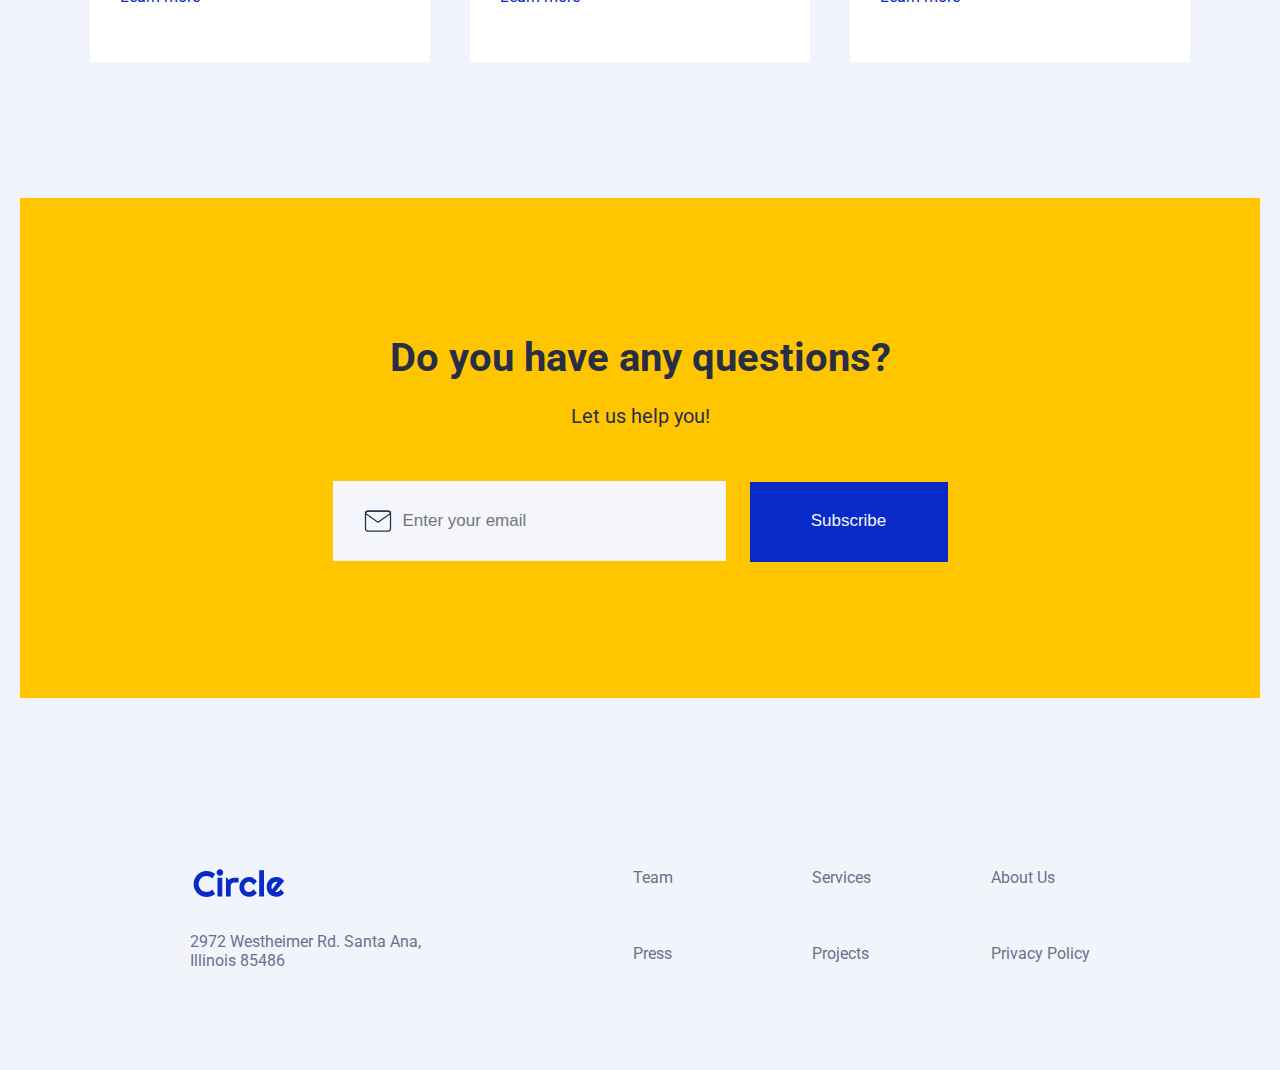
==== commit c85d7886: "add js to subscribe section" ====
--- a/index.html
+++ b/index.html
@@ -29,7 +29,7 @@
                     <h1>Empower Your Business With Stunning Design!</h1>
                     <p>Circle is a digital design and development studio. We design and develop astonishing websites and mobile apps.</p>
                     <div class="hero-buttons">
-                        <button class="contact-us-button">Get in touch</button>
+                        <button class="contact-us-button"><a href="/contact-us-page/contact.html">Get in touch</a></button>
                         <a href="" class="work-button">See our work</a>
                     </div>
                 </div>
@@ -144,9 +144,9 @@
                 <div class="questions">
                     <h3>Do you have any questions?</h3>
                     <p>Let us help you!</p>
-                    <div class="subscribe">
+                    <div class="subscribe delete-subscribe">
                         <input type="email" placeholder="Enter your email" />
-                        <button class="subscribe-button">Subscribe</button>
+                        <button class="subscribe-button" id="subscribe">Subscribe</button>
                     </div>
                 </div>
             </div>
--- a/main.css
+++ b/main.css
@@ -377,12 +377,22 @@
     width: 198px;
     height: 80px;
     margin-left: 20px;
-    color: #FFFFFF;
+    color: #F4F6FC;
     font-size: 17px;
     line-height: 130%;
     font-weight: 500;
     border: none;
 }
+
+.thank-you-message {
+    background-color: #F4F6FC;
+    color: #292E47;
+    padding: 20px;
+    font-size: 26px;
+    font-weight: bold;
+    text-align: center;
+    margin-top: 20px;
+  }
 
 .footer {
     display: flex;
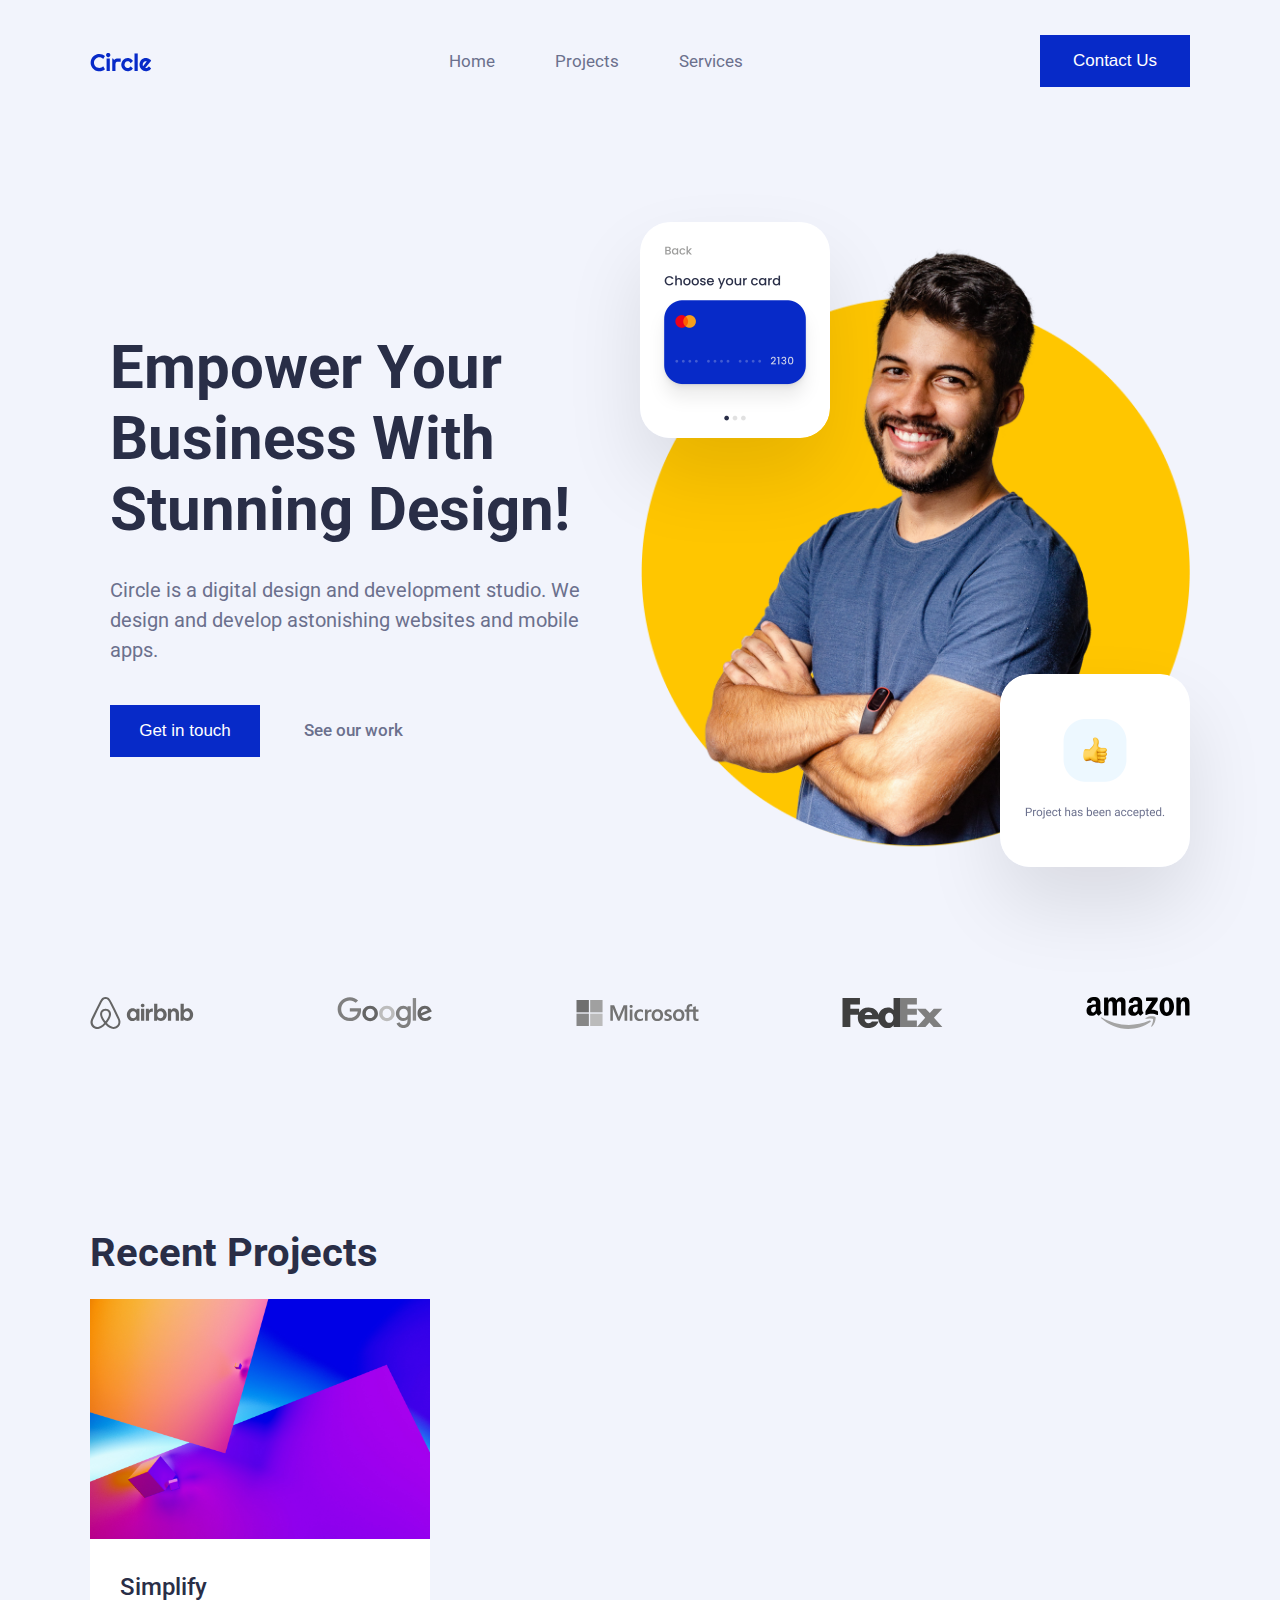
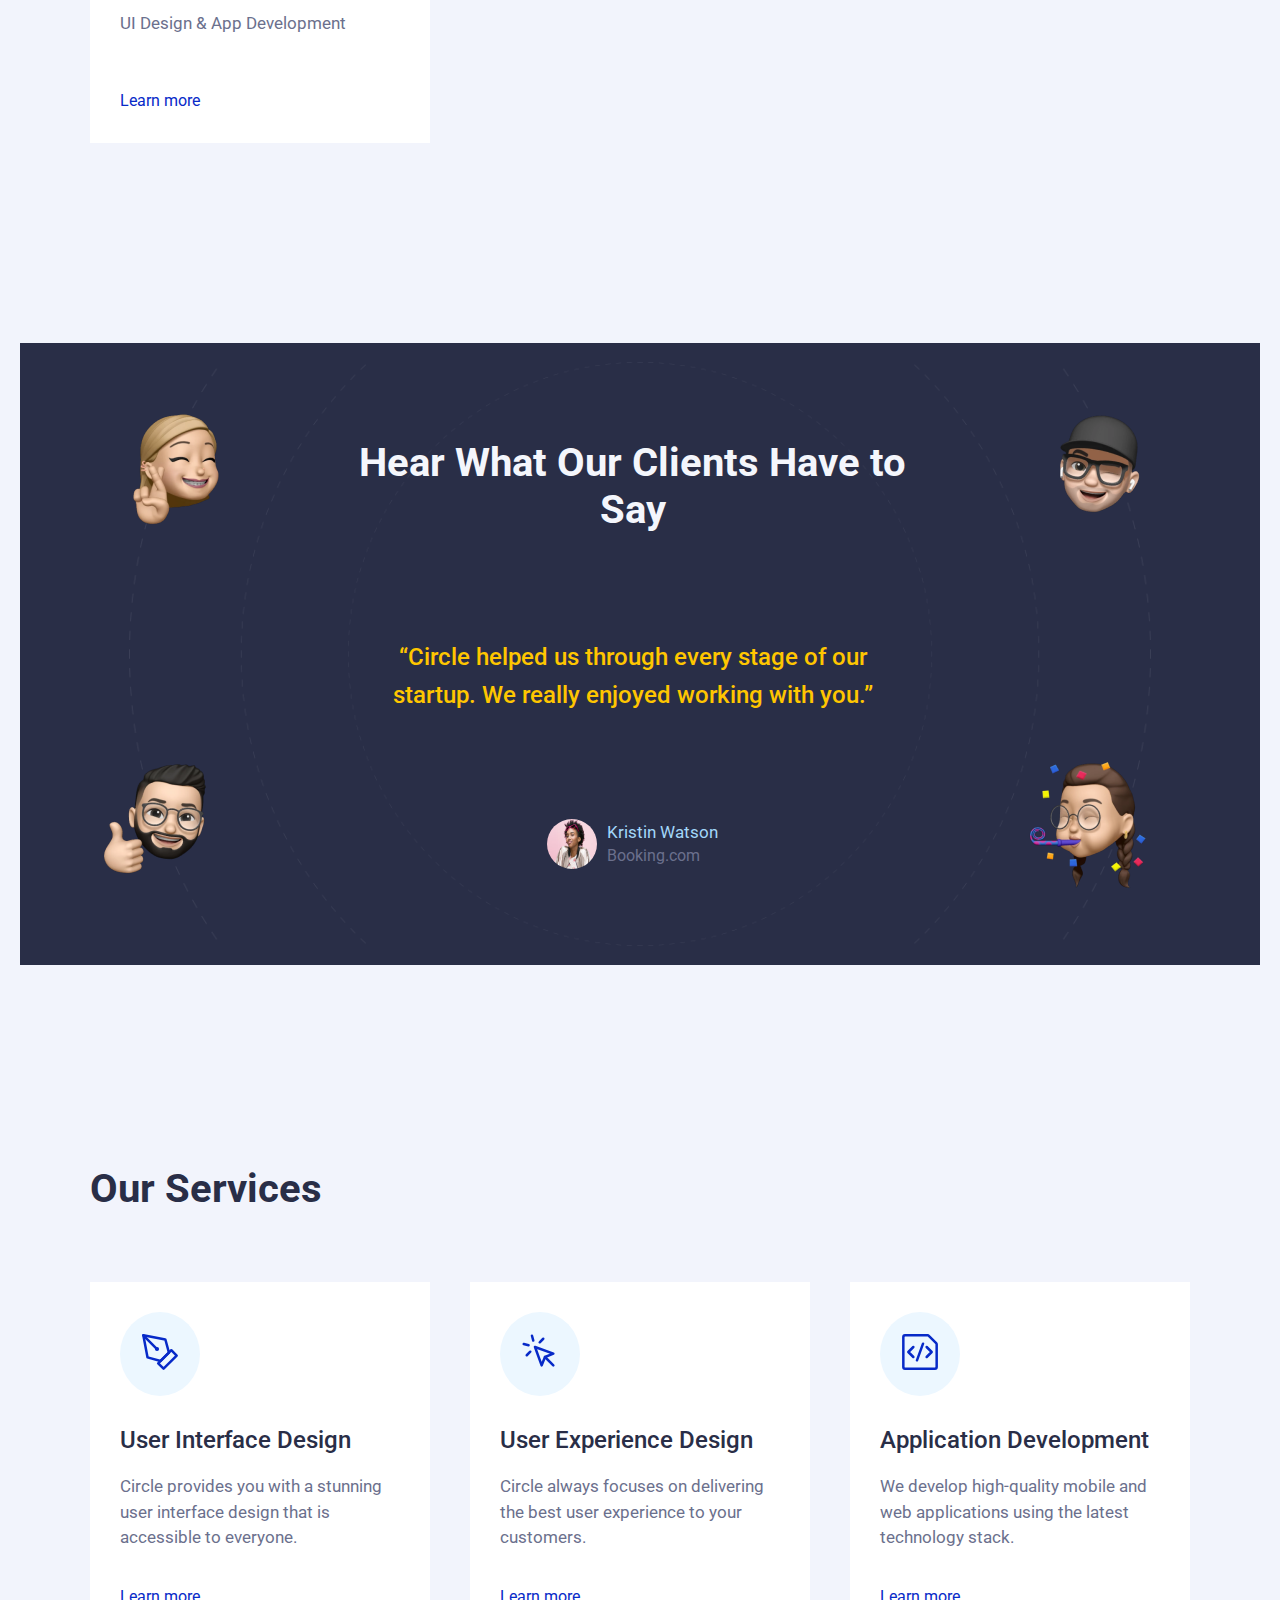
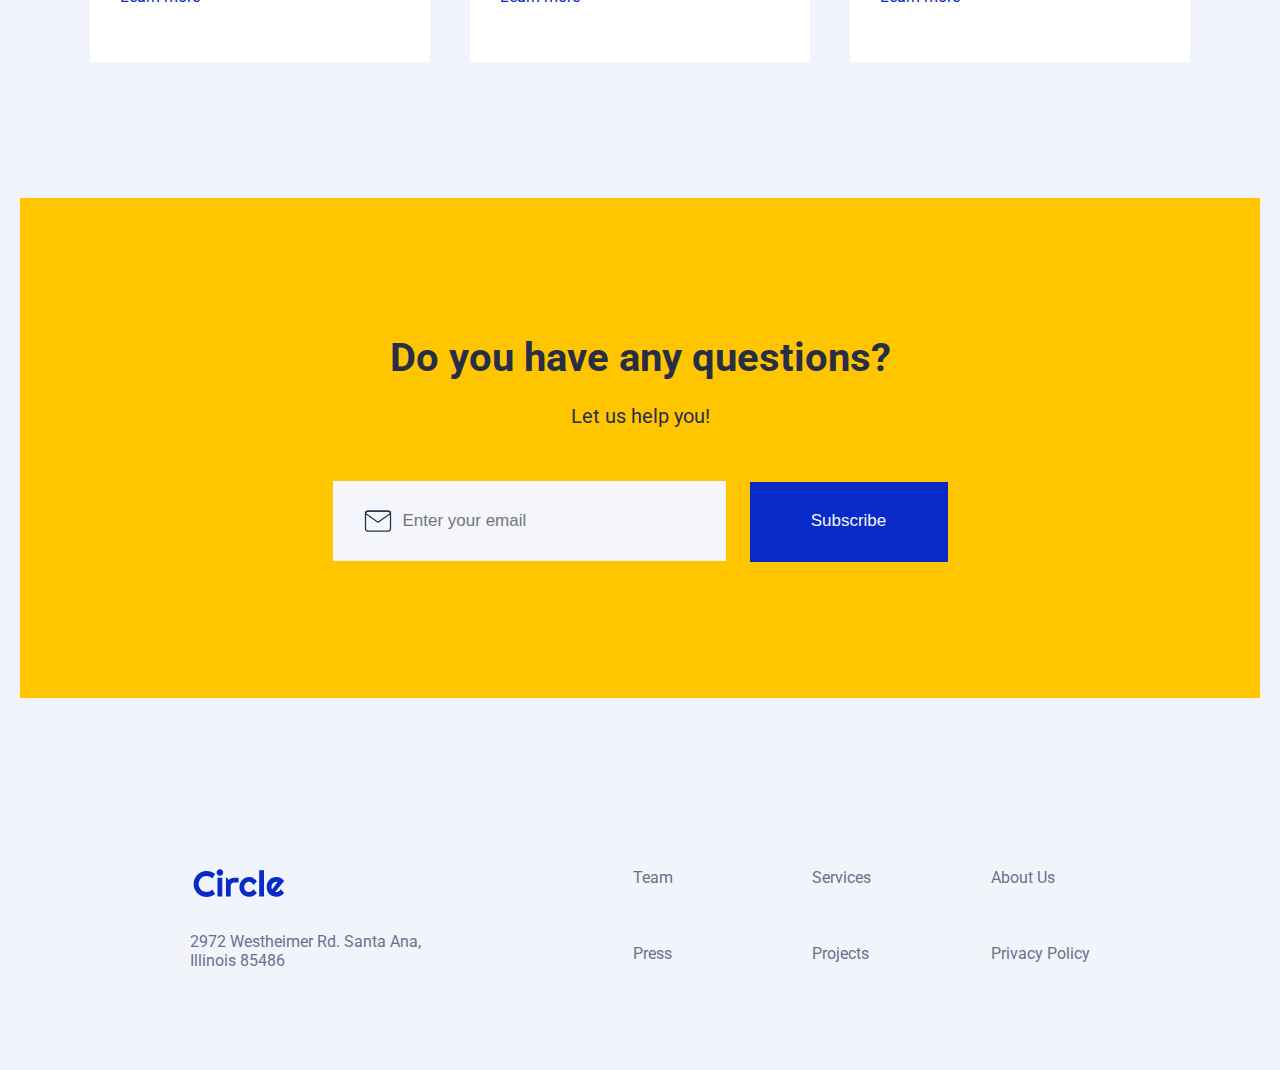
==== commit fce89d8a: "home projects js change" ====
--- a/index.html
+++ b/index.html
@@ -60,23 +60,7 @@
                         <div class="cards-text">
                             <p class="cards-title">Simplify</p>
                             <p class="projects-paragraph">UI Design & App Development</p>
-                            <a class="cards-link" href="./projects-page/project1/project1.html">Learn more</a>
-                        </div>
-                    </div>
-                    <div class="projects-cards">
-                        <img src="./img/projects-section/2.jpg" alt="Dashcoin project image">
-                        <div class="cards-text">
-                            <p class="cards-title">Dashcoin</p>
-                            <p class="projects-paragraph">Web Development</p>
-                            <a class="cards-link" href="./projects-page/project2/project2.html">Learn more</a>
-                        </div>
-                    </div>
-                    <div class="projects-cards">
-                        <img src="./img/projects-section/3.jpg" alt="Vectorify project image">
-                        <div class="cards-text">
-                            <p class="cards-title">Vectorify</p>
-                            <p class="projects-paragraph">User Experience Design</p>
-                            <a class="cards-link" href="./projects-page/project3/project3.html">Learn more</a>
+                            <a class="cards-link" href="">Learn more</a>
                         </div>
                     </div>
                 </div>
--- a/main.css
+++ b/main.css
@@ -70,8 +70,6 @@
 .button-close {
     display: none;
 }
-
-/* falta hoover en azul 072AC8 */
 
 .contact-us-button {
     width: 150px;
